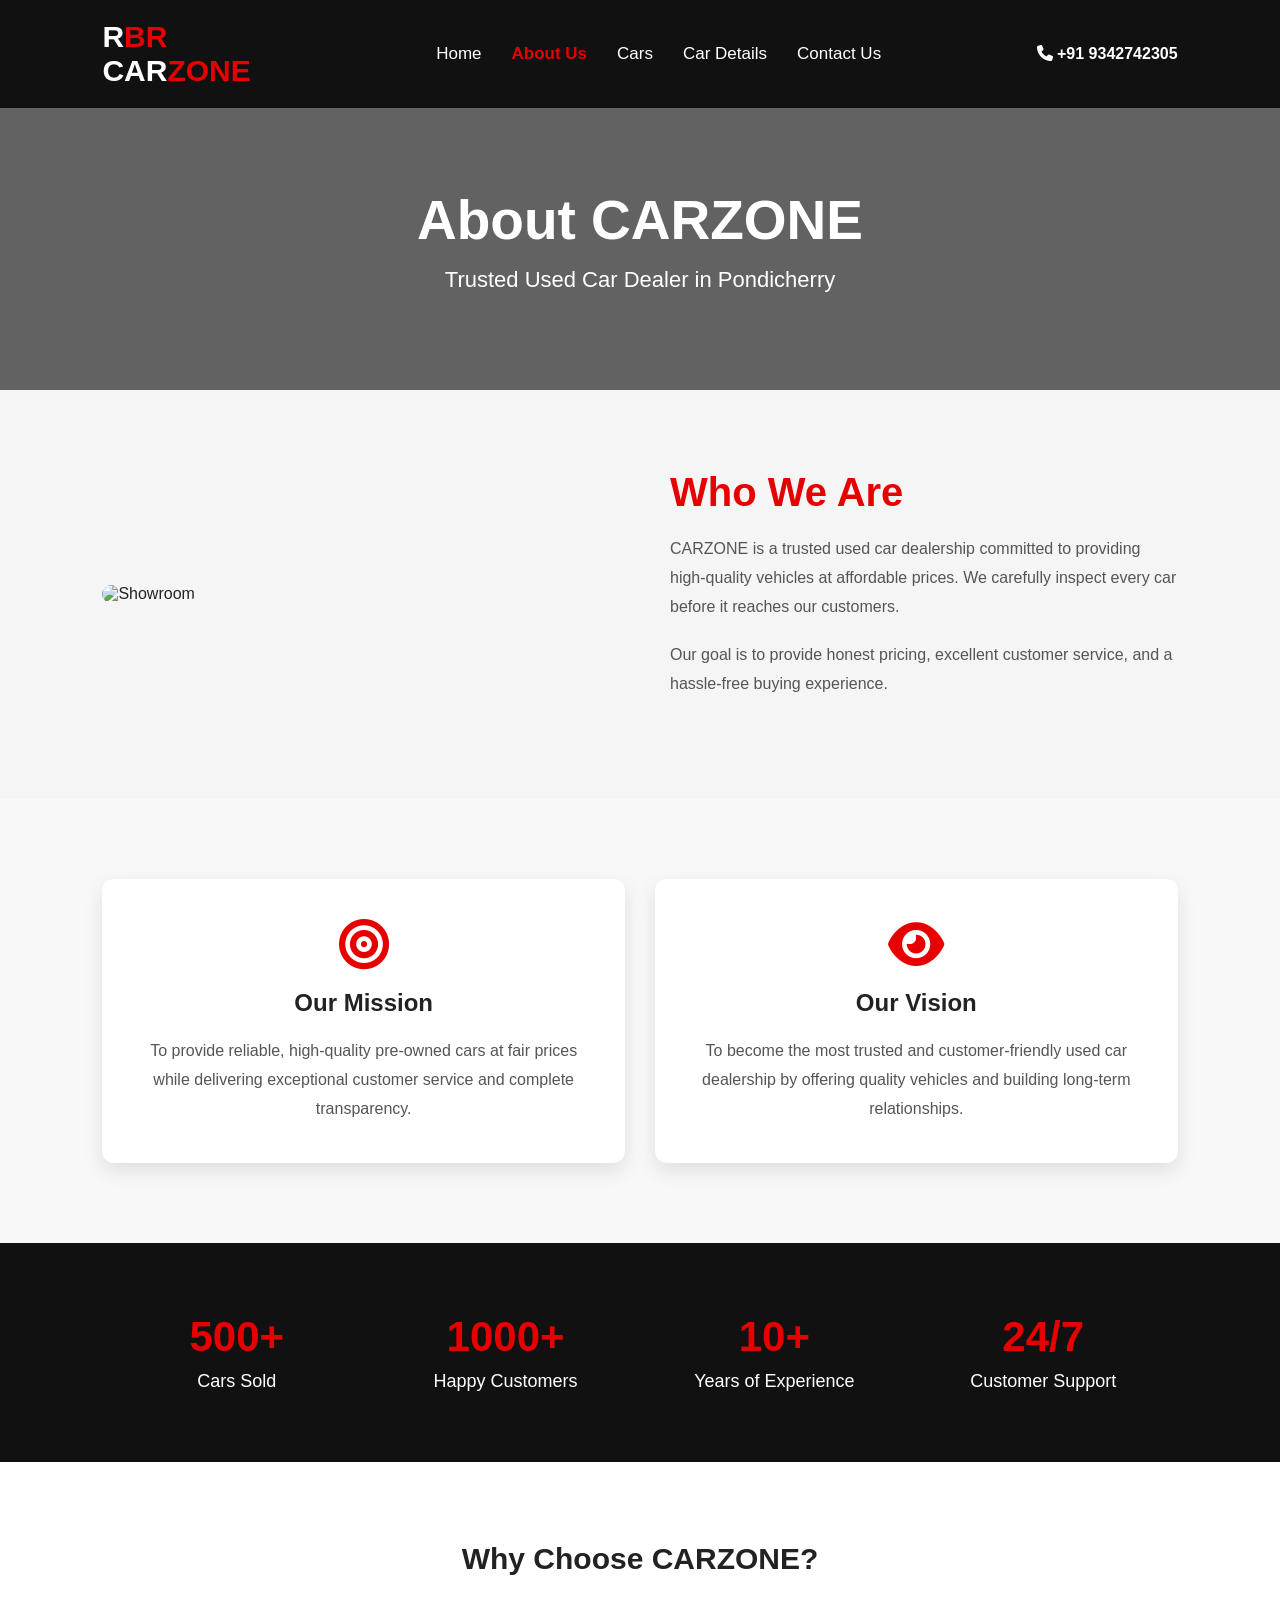
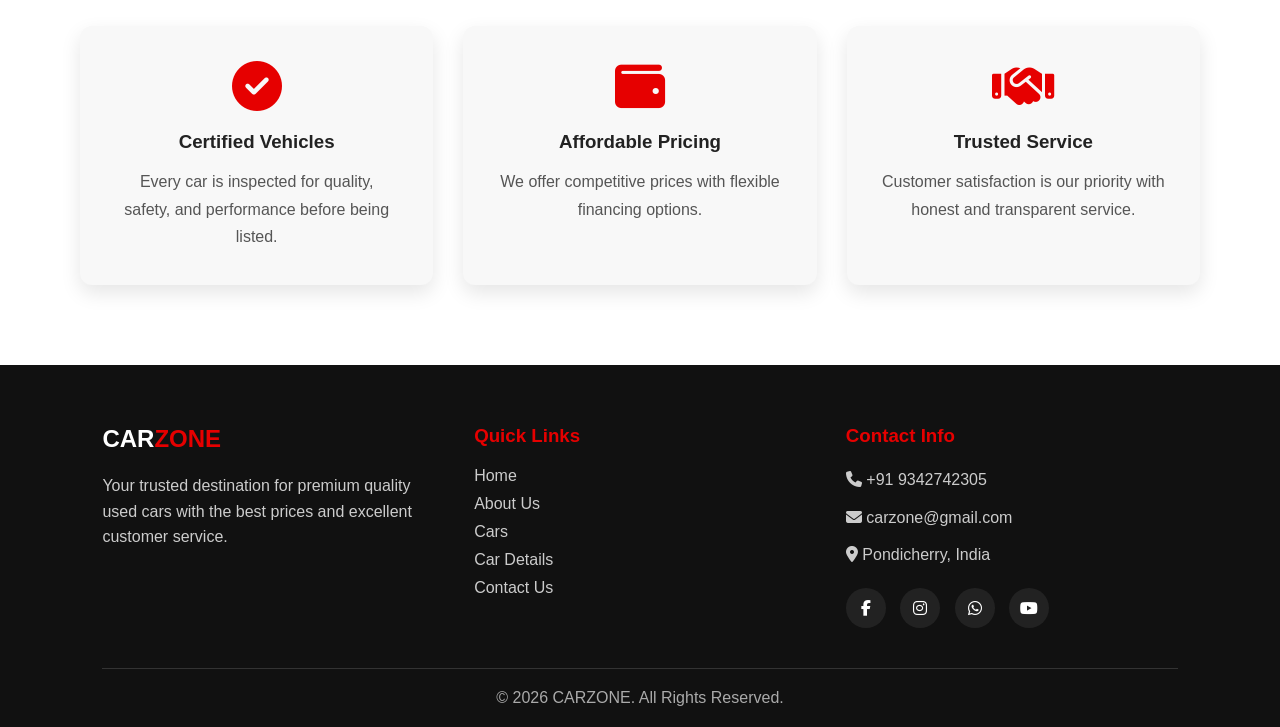
==== about.html @ 75038582 "Add files via upload" ====
<!DOCTYPE html>
<html lang="en">

<head>
    <meta charset="UTF-8">
    <meta name="viewport" content="width=device-width, initial-scale=1.0">
    <title>About Us - CARZONE</title>
    <link rel="icon" type="image/jpg" href="images/logo.jpg">
    <link rel="stylesheet" href="style2.css">

    <link rel="stylesheet"
        href="https://cdnjs.cloudflare.com/ajax/libs/font-awesome/6.5.2/css/all.min.css">
</head>

<body>

<header>

<div class="logo">
<h2>R<span>BR</span></h2>
<h2>CAR<span>ZONE</span></h2>
</div>

<nav>
<ul>
<li><a href="index.html">Home</a></li>
<li><a href="about.html" class="active">About Us</a></li>
<li><a href="cars.html">Cars</a></li>
<li><a href="car -details.html">Car Details</a></li>
<li><a href="contact.html">Contact Us</a></li>
</ul>
</nav>

<div class="phone">
<i class="fa-solid fa-phone"></i>
+91 9342742305
</div>

</header>

<section class="about-banner">

    <h1>About CARZONE</h1>

    <p>Trusted Used Car Dealer in Pondicherry</p>

</section>

<section class="about-page">

    <div class="about-image">

        <img src="images/showroom.jpg" alt="Showroom">

    </div>

    <div class="about-content">

        <h2>Who We Are</h2>

        <p>
            CARZONE is a trusted used car dealership committed to
            providing high-quality vehicles at affordable prices.
            We carefully inspect every car before it reaches our customers.
        </p>

        <p>
            Our goal is to provide honest pricing, excellent customer
            service, and a hassle-free buying experience.
        </p>

    </div>

</section>

<section class="mission-vision">

    <div class="mission-box">
        <i class="fas fa-bullseye"></i>
        <h2>Our Mission</h2>
        <p>
            To provide reliable, high-quality pre-owned cars at fair prices while delivering exceptional customer service and complete transparency.
        </p>
    </div>

    <div class="mission-box">
        <i class="fas fa-eye"></i>
        <h2>Our Vision</h2>
        <p>
            To become the most trusted and customer-friendly used car dealership by offering quality vehicles and building long-term relationships.
        </p>
    </div>

</section>

<section class="stats">

    <div class="stat-box">
        <h2>500+</h2>
        <p>Cars Sold</p>
    </div>

    <div class="stat-box">
        <h2>1000+</h2>
        <p>Happy Customers</p>
    </div>

    <div class="stat-box">
        <h2>10+</h2>
        <p>Years of Experience</p>
    </div>

    <div class="stat-box">
        <h2>24/7</h2>
        <p>Customer Support</p>
    </div>

</section>

<section class="why-carzone">

    <h2 class="section-title">Why Choose CARZONE?</h2>

    <div class="why-container">

        <div class="why-box">
            <i class="fas fa-check-circle"></i>
            <h3>Certified Vehicles</h3>
            <p>Every car is inspected for quality, safety, and performance before being listed.</p>
        </div>

        <div class="why-box">
            <i class="fas fa-wallet"></i>
            <h3>Affordable Pricing</h3>
            <p>We offer competitive prices with flexible financing options.</p>
        </div>

        <div class="why-box">
            <i class="fas fa-handshake"></i>
            <h3>Trusted Service</h3>
            <p>Customer satisfaction is our priority with honest and transparent service.</p>
        </div>

    </div>

</section>

<footer class="footer">

    <div class="footer-container">

        <div class="footer-box">
            <h2>CAR<span>ZONE</span></h2>
            <p>
                Your trusted destination for premium quality used cars
                with the best prices and excellent customer service.
            </p>
        </div>

        <div class="footer-box">
            <h3>Quick Links</h3>
            <ul>
                <li><a href="index.html">Home</a></li>
                <li><a href="about.html" class="active">About Us</a></li>
                <li><a href="cars.html" >Cars</a></li>
                <li><a href="car -details.html">Car Details</a></li>
                <li><a href="contact.html">Contact Us</a></li>
            </ul>
        </div>

        <div class="footer-box">
            <h3>Contact Info</h3>
            <p><i class="fa-solid fa-phone"></i> +91 9342742305</p>
            <p><i class="fa-solid fa-envelope"></i> carzone@gmail.com</p>
            <p><i class="fa-solid fa-location-dot"></i> Pondicherry, India</p>

            <div class="social-icons">
                <a href="https://www.facebook.com/MarutiSuzukiIndiaLimited" target="_blank"><i class="fab fa-facebook-f"></i></a>
                <a href="https://www.instagram.com/marutisuzukiarena/" target="_blank"><i class="fab fa-instagram"></i></a>
                <a href="https://wa.me/919342742305" target="_blank"><i class="fab fa-whatsapp"></i></a>
                <a href="https://www.youtube.com/@MarutiSuzukiIndiaLtd" target="_blank"><i class="fab fa-youtube"></i></a>
            </div>
        </div>

    </div>

    <div class="footer-bottom">
        <p>©️ 2026 CARZONE. All Rights Reserved.</p>
    </div>

</footer>


</body>
</html>
---- style2.css ----
/* Reset */
*{
    margin:0;
    padding:0;
    box-sizing:border-box;
    font-family:Arial, Helvetica, sans-serif;
}

body{
    background:#f5f5f5;
    color:#222;
}

/* Header */
header{
    width:100%;
    background:#111;
    display:flex;
    justify-content:space-between;
    align-items:center;
    padding:20px 8%;
    position:fixed;
    top:0;
    z-index:1000;
}

.logo h2{
    color:#fff;
    font-size:30px;
}

.logo span{
    color:#e60000;
}

nav ul{
    display:flex;
    list-style:none;
}

nav ul li{
    margin-left:30px;
}

nav ul li a{
    color:#fff;
    text-decoration:none;
    font-size:17px;
    transition:.3s;
}
nav ul li a.active{
    color:#e60000;
    font-weight:bold;
}

nav ul li a:hover{
    color:#e60000;
}

.phone{
    color:#fff;
    font-weight:bold;
}


/* About Page Banner */

.about-banner{
    margin-top:90px;
    height:300px;
    background:linear-gradient(rgba(0,0,0,.6),rgba(0,0,0,.6)),
    url("images/hero1.jpeg") center/cover;
    display:flex;
    flex-direction:column;
    justify-content:center;
    align-items:center;
    color:#fff;
}

.about-banner h1{
    font-size:55px;
    margin-bottom:15px;
}

.about-banner p{
    font-size:22px;
}

/* About Page */

.about-page{
    display:flex;
    align-items:center;
    gap:60px;
    padding:80px 8%;
}

.about-page img{
    width:100%;
    border-radius:12px;
}

.about-page .about-image{
    flex:1;
}

.about-page .about-content{
    flex:1;
}

.about-page h2{
    color:#e60000;
    margin-bottom:20px;
    font-size:40px;
}

.about-page p{
    line-height:1.8;
    color:#555;
    margin-bottom:20px;
}
/* Mission & Vision */

.mission-vision{
    display:grid;
    grid-template-columns:repeat(auto-fit,minmax(320px,1fr));
    gap:30px;
    padding:80px 8%;
    background:#f8f8f8;
}

.mission-box{
    background:#fff;
    padding:40px;
    text-align:center;
    border-radius:12px;
    box-shadow:0 8px 20px rgba(0,0,0,.1);
    transition:.3s;
}

.mission-box:hover{
    transform:translateY(-10px);
}

.mission-box i{
    font-size:50px;
    color:#e60000;
    margin-bottom:20px;
}

.mission-box h2{
    margin-bottom:20px;
    color:#222;
}

.mission-box p{
    color:#555;
    line-height:1.8;
}
/* Statistics */

.stats{
    background:#111;
    color:#fff;
    display:grid;
    grid-template-columns:repeat(auto-fit,minmax(220px,1fr));
    text-align:center;
    padding:70px 8%;
}

.stat-box h2{
    color:#e60000;
    font-size:42px;
    margin-bottom:10px;
}

.stat-box p{
    font-size:18px;
}
/* Why Choose CARZONE */

.why-carzone{
    padding:80px;
    background:#ffffff;
}
.section-title{
    text-align:center;
    font-size:30px;
    margin-bottom:50px;
    color:#222;
}
.why-container{
    display:grid;
    grid-template-columns:repeat(auto-fit,minmax(280px,1fr));
    gap:30px;
}

.why-box{
    background:#f8f8f8;
    text-align:center;
    padding:35px;
    border-radius:12px;
    box-shadow:0 8px 20px rgba(0,0,0,.1);
    transition:.3s;
}

.why-box:hover{
    transform:translateY(-10px);
}

.why-box i{
    font-size:50px;
    color:#e60000;
    margin-bottom:20px;
}

.why-box h3{
    margin-bottom:15px;
}

.why-box p{
    color:#555;
    line-height:1.7;
}
/* Footer */

.footer{
    background:#111;
    color:#fff;
    padding:60px 8% 20px;
}

.footer-container{
    display:grid;
    grid-template-columns:repeat(auto-fit,minmax(250px,1fr));
    gap:40px;
    margin-bottom:40px;
}

.footer-box h2{
    color:#fff;
    margin-bottom:20px;
}

.footer-box h2 span{
    color:#e60000;
}

.footer-box h3{
    margin-bottom:20px;
    color:#e60000;
}

.footer-box p{
    margin-bottom:12px;
    color:#ccc;
    line-height:1.6;
}

.footer-box ul{
    list-style:none;
}

.footer-box ul li{
    margin-bottom:10px;
}

.footer-box ul li a{
    color:#ccc;
    text-decoration:none;
    transition:.3s;
}

.footer-box ul li a:hover{
    color:#e60000;
}

.social-icons{
    margin-top:20px;
}

.social-icons a{
    display:inline-flex;
    align-items:center;
    justify-content:center;
    width:40px;
    height:40px;
    background:#222;
    color:#fff;
    border-radius:50%;
    margin-right:10px;
    text-decoration:none;
    transition:.3s;
}

.social-icons a:hover{
    background:#e60000;
}

.footer-bottom{
    border-top:1px solid #333;
    padding-top:20px;
    text-align:center;
    color:#aaa;
}
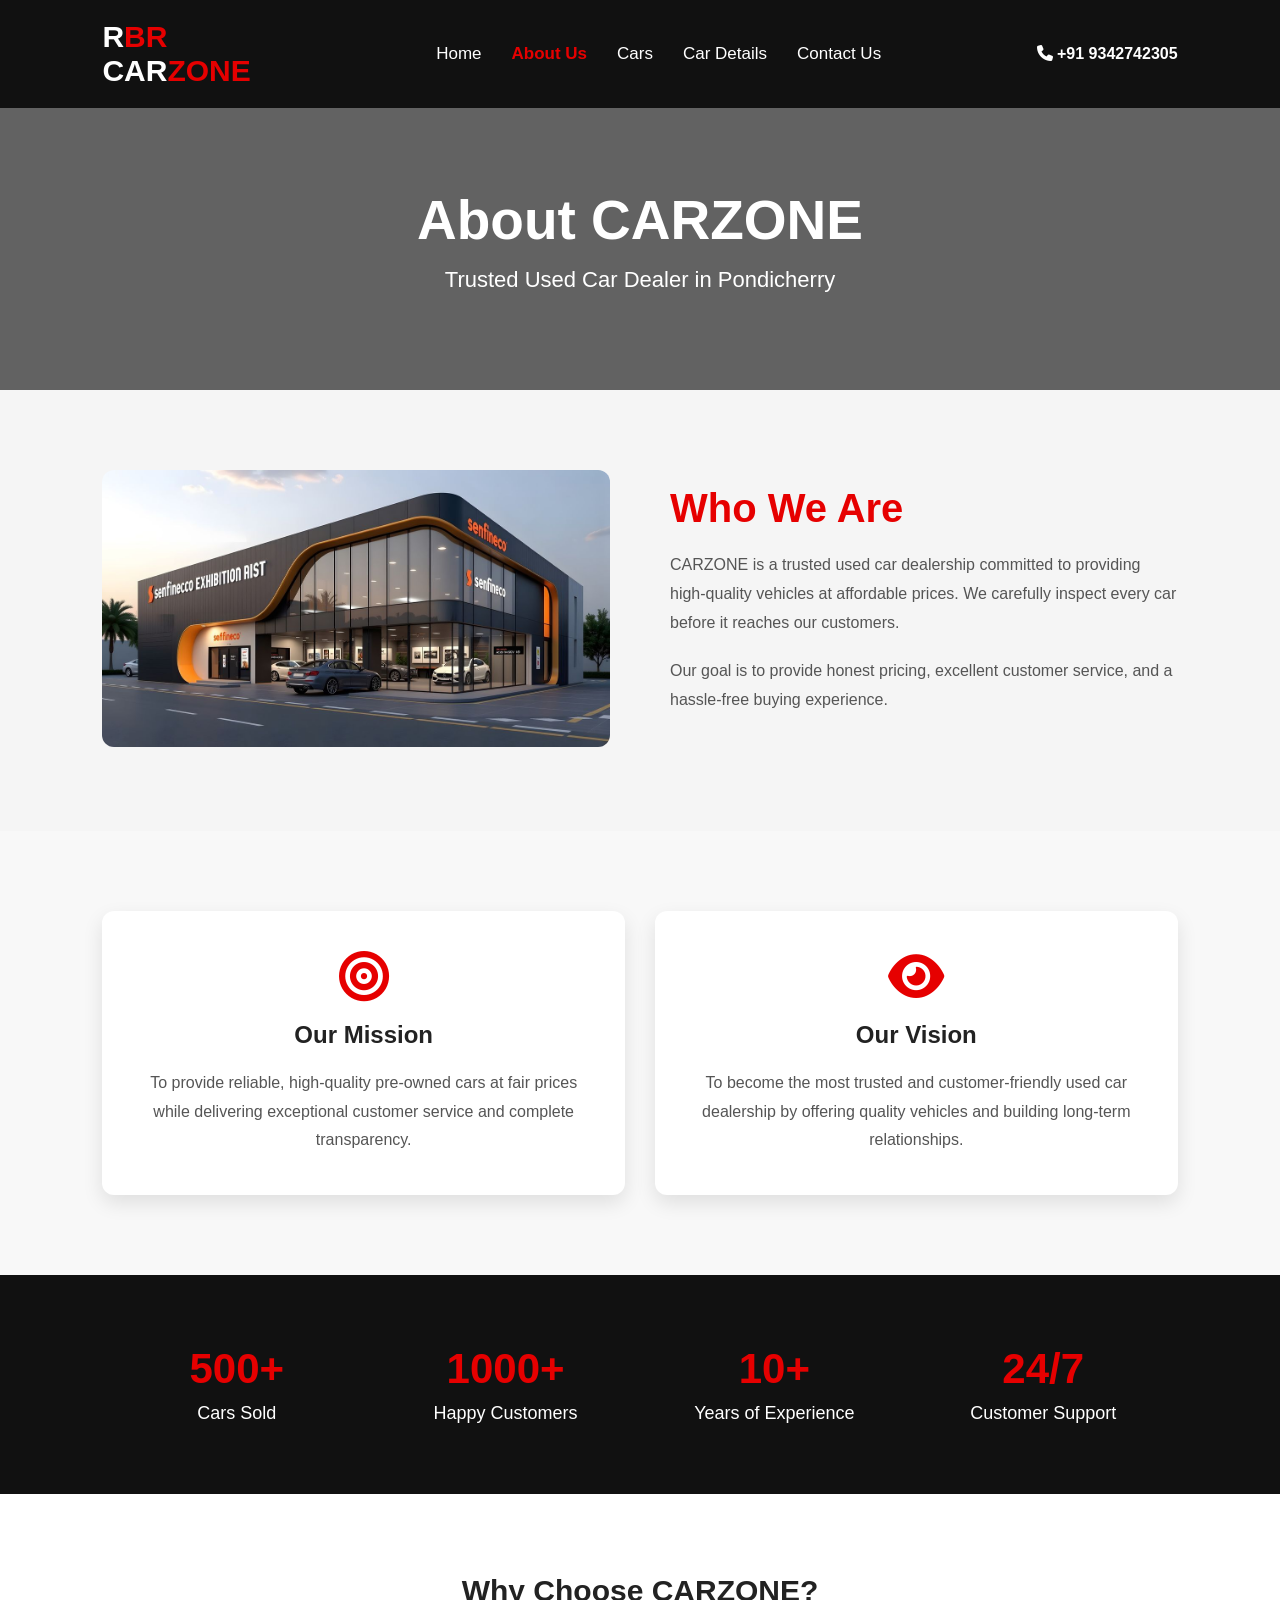
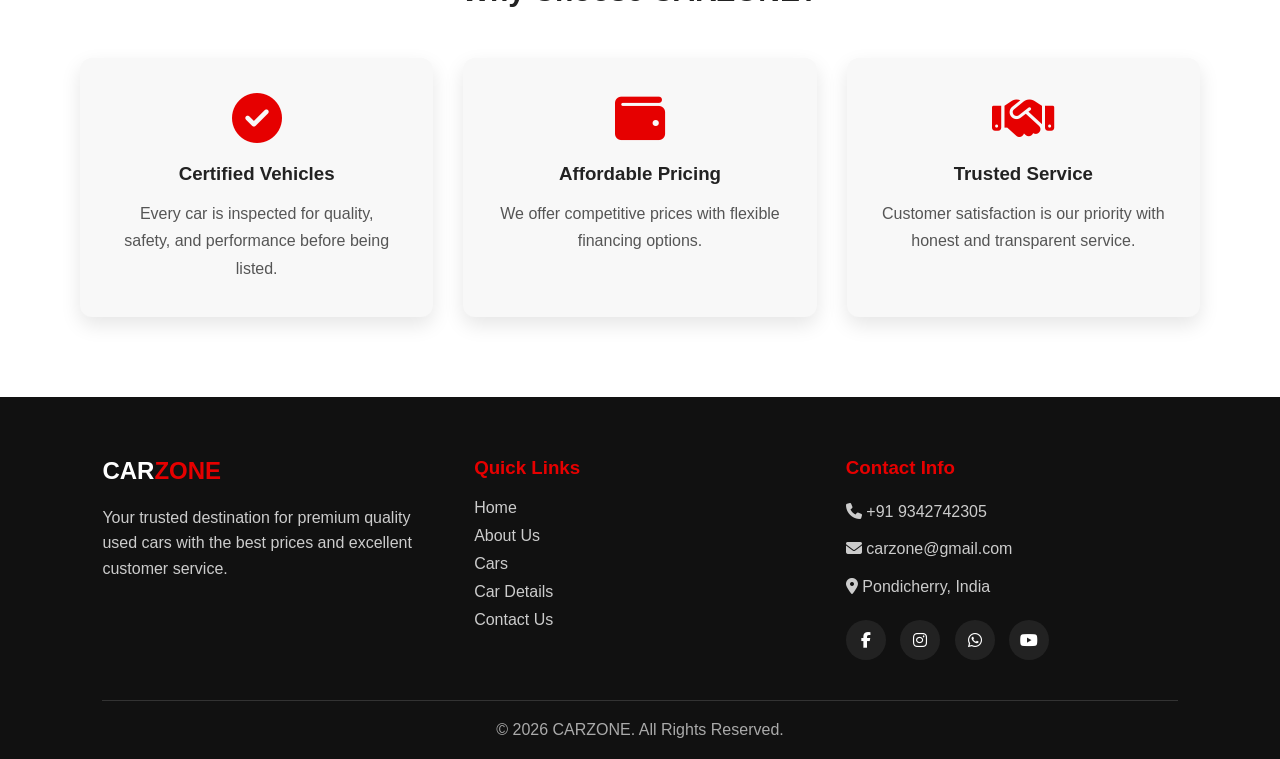
==== commit f0ba165a: "Update about.html" ====
--- a/about.html
+++ b/about.html
@@ -5,7 +5,7 @@
     <meta charset="UTF-8">
     <meta name="viewport" content="width=device-width, initial-scale=1.0">
     <title>About Us - CARZONE</title>
-    <link rel="icon" type="image/jpg" href="images/logo.jpg">
+    <link rel="icon" type="image/jpg" href="logo.jpg">
     <link rel="stylesheet" href="style2.css">
 
     <link rel="stylesheet"
@@ -50,7 +50,7 @@
 
     <div class="about-image">
 
-        <img src="images/showroom.jpg" alt="Showroom">
+        <img src="showroom.jpg" alt="Showroom">
 
     </div>
 
@@ -192,4 +192,4 @@
 
 
 </body>
-</html>+</html>
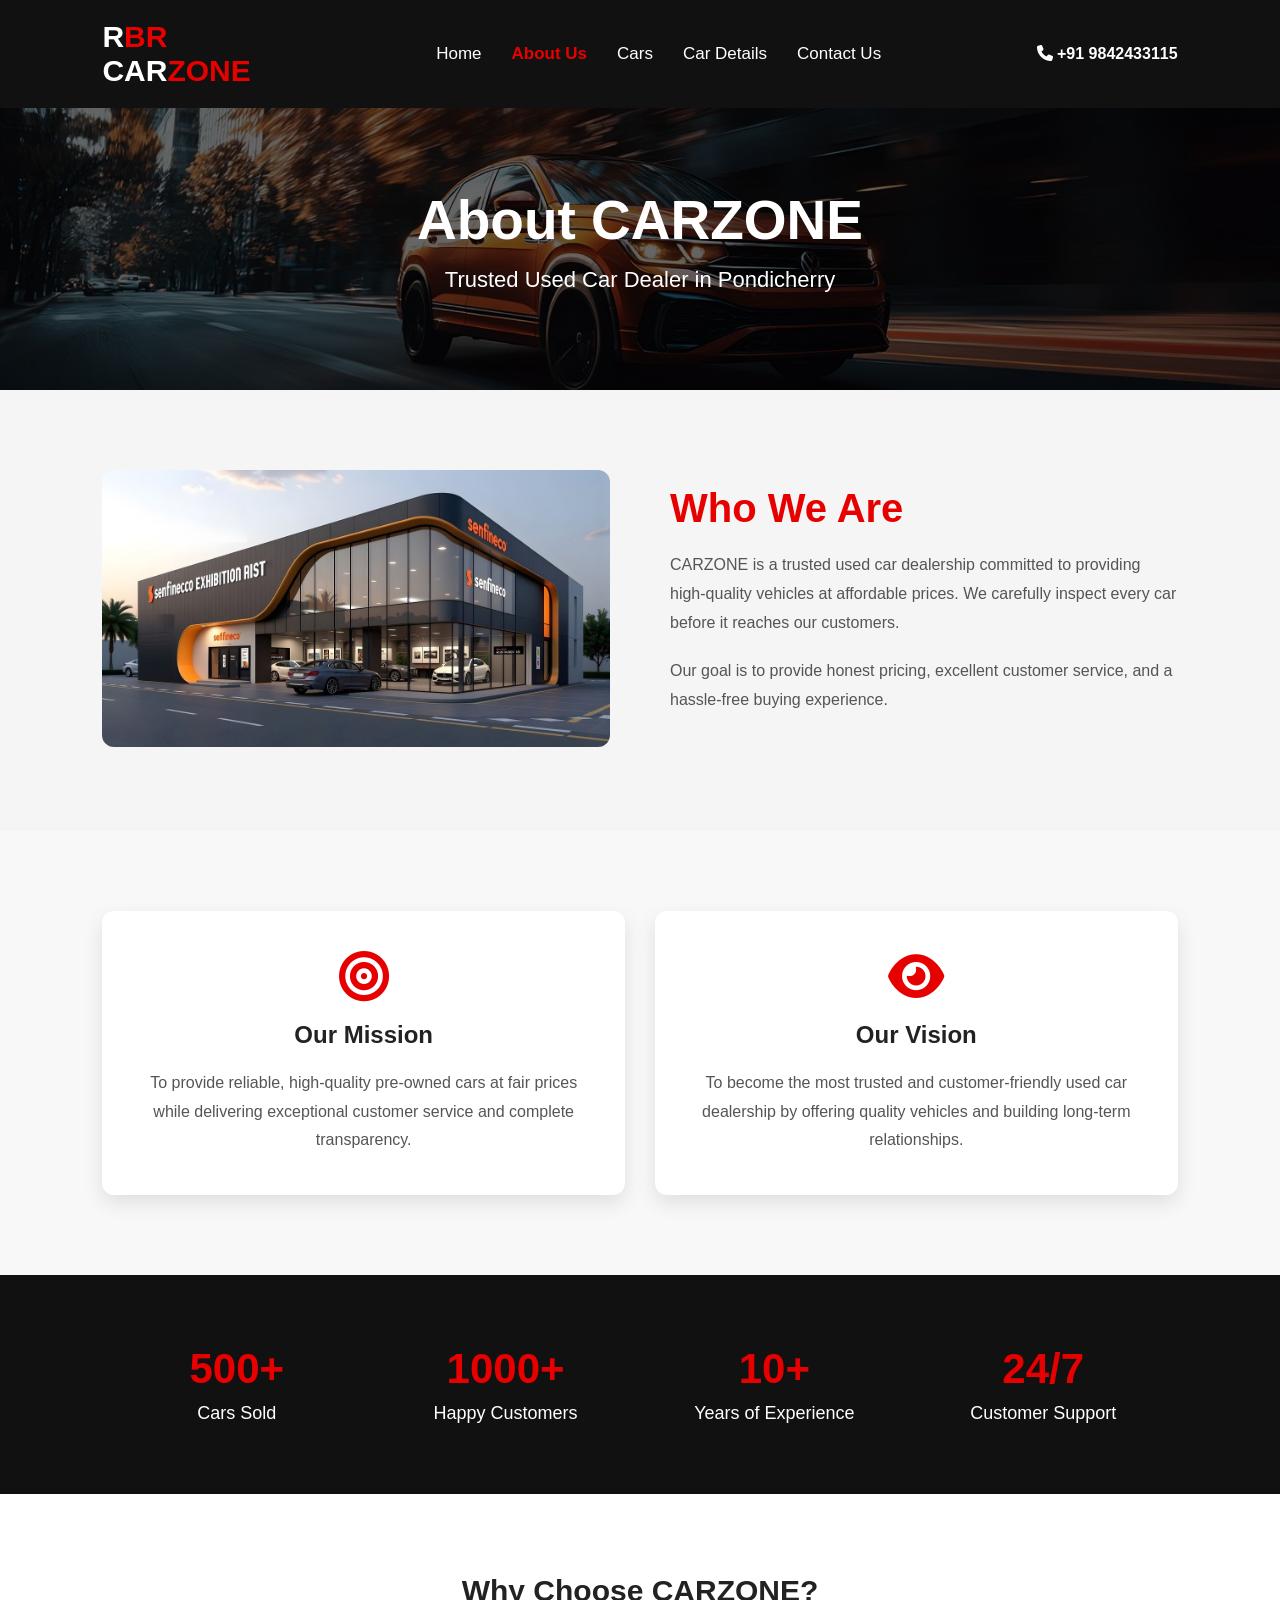
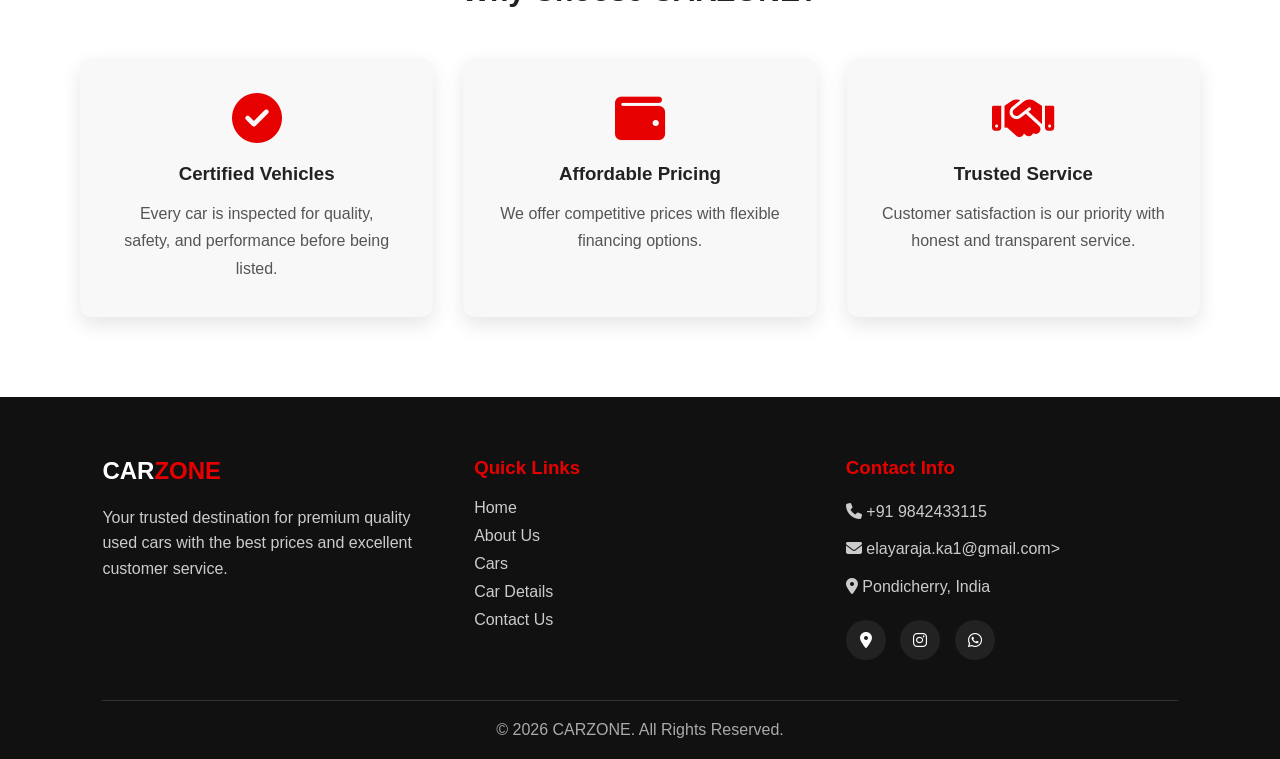
==== commit 2031265d: "Update about.html" ====
--- a/about.html
+++ b/about.html
@@ -33,7 +33,7 @@
 
 <div class="phone">
 <i class="fa-solid fa-phone"></i>
-+91 9342742305
++91 9842433115
 </div>
 
 </header>
@@ -170,15 +170,15 @@
 
         <div class="footer-box">
             <h3>Contact Info</h3>
-            <p><i class="fa-solid fa-phone"></i> +91 9342742305</p>
-            <p><i class="fa-solid fa-envelope"></i> carzone@gmail.com</p>
+            <p><i class="fa-solid fa-phone"></i> +91 9842433115</p>
+            <p><i class="fa-solid fa-envelope"></i> elayaraja.ka1@gmail.com></p>
             <p><i class="fa-solid fa-location-dot"></i> Pondicherry, India</p>
 
             <div class="social-icons">
-                <a href="https://www.facebook.com/MarutiSuzukiIndiaLimited" target="_blank"><i class="fab fa-facebook-f"></i></a>
-                <a href="https://www.instagram.com/marutisuzukiarena/" target="_blank"><i class="fab fa-instagram"></i></a>
-                <a href="https://wa.me/919342742305" target="_blank"><i class="fab fa-whatsapp"></i></a>
-                <a href="https://www.youtube.com/@MarutiSuzukiIndiaLtd" target="_blank"><i class="fab fa-youtube"></i></a>
+                <a href="https://maps.app.goo.gl/df4e2etAbqpCkamU9?g_st=ac" target="_blank"><i class="fas fa-location-dot"></i></a>
+                <a href="https://www.instagram.com/rbr_cars_pondy?igsh=MWV0d29mZHdsMzRxeQ==" target="_blank"><i class="fab fa-instagram"></i></a>
+                <a href="https://wa.me/919842433115" target="_blank"><i class="fab fa-whatsapp"></i></a>
+                
             </div>
         </div>
 
--- a/style2.css
+++ b/style2.css
@@ -69,7 +69,7 @@
     margin-top:90px;
     height:300px;
     background:linear-gradient(rgba(0,0,0,.6),rgba(0,0,0,.6)),
-    url("images/hero1.jpeg") center/cover;
+    url("hero1.jpeg") center/cover;
     display:flex;
     flex-direction:column;
     justify-content:center;
@@ -302,4 +302,4 @@
     padding-top:20px;
     text-align:center;
     color:#aaa;
-}+}
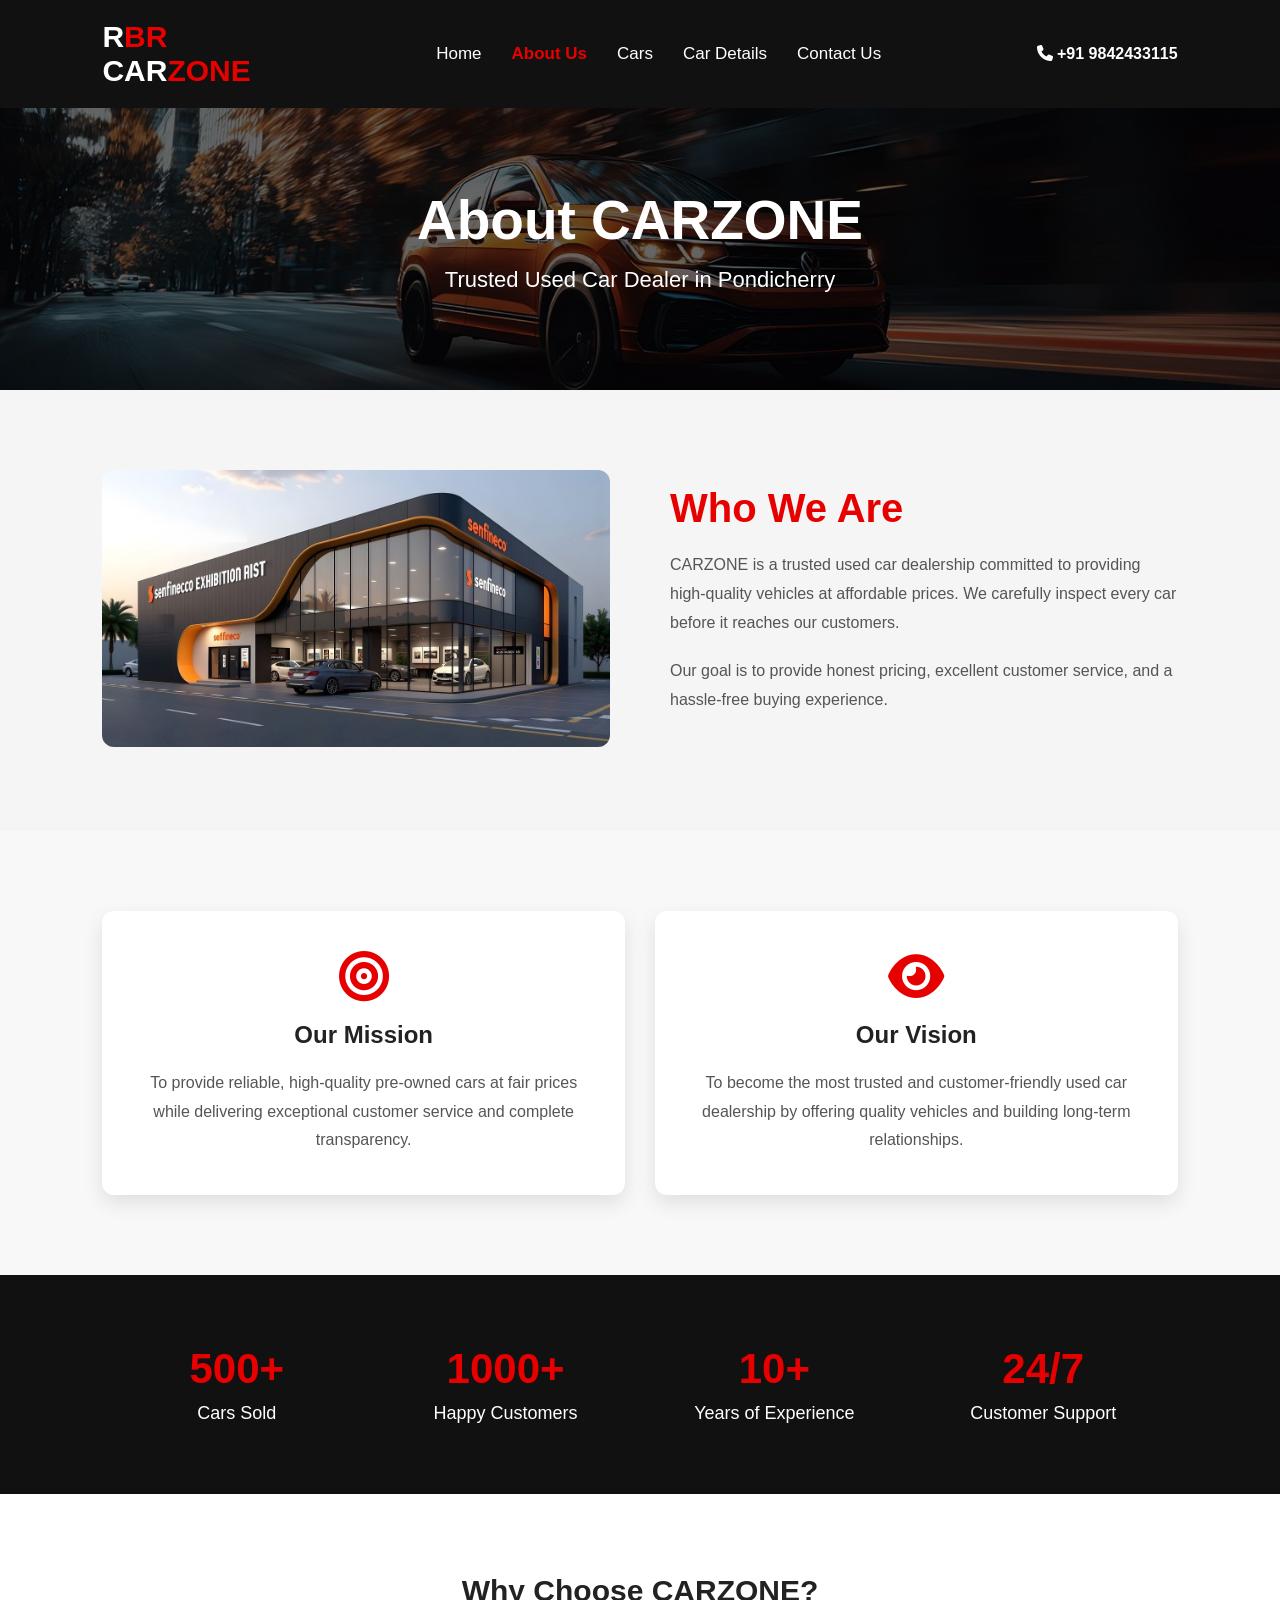
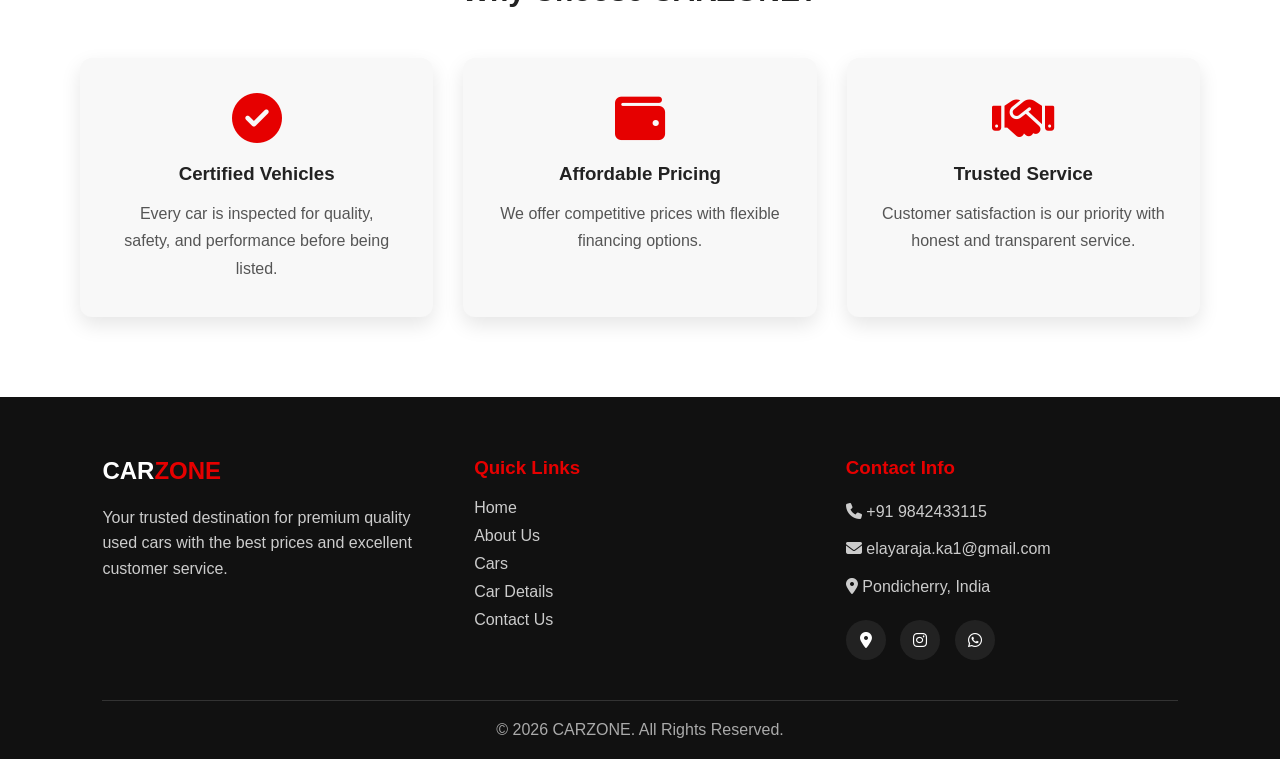
==== commit 89db8bec: "Update about.html" ====
--- a/about.html
+++ b/about.html
@@ -171,7 +171,7 @@
         <div class="footer-box">
             <h3>Contact Info</h3>
             <p><i class="fa-solid fa-phone"></i> +91 9842433115</p>
-            <p><i class="fa-solid fa-envelope"></i> elayaraja.ka1@gmail.com></p>
+            <p><i class="fa-solid fa-envelope"></i> elayaraja.ka1@gmail.com</p>
             <p><i class="fa-solid fa-location-dot"></i> Pondicherry, India</p>
 
             <div class="social-icons">
